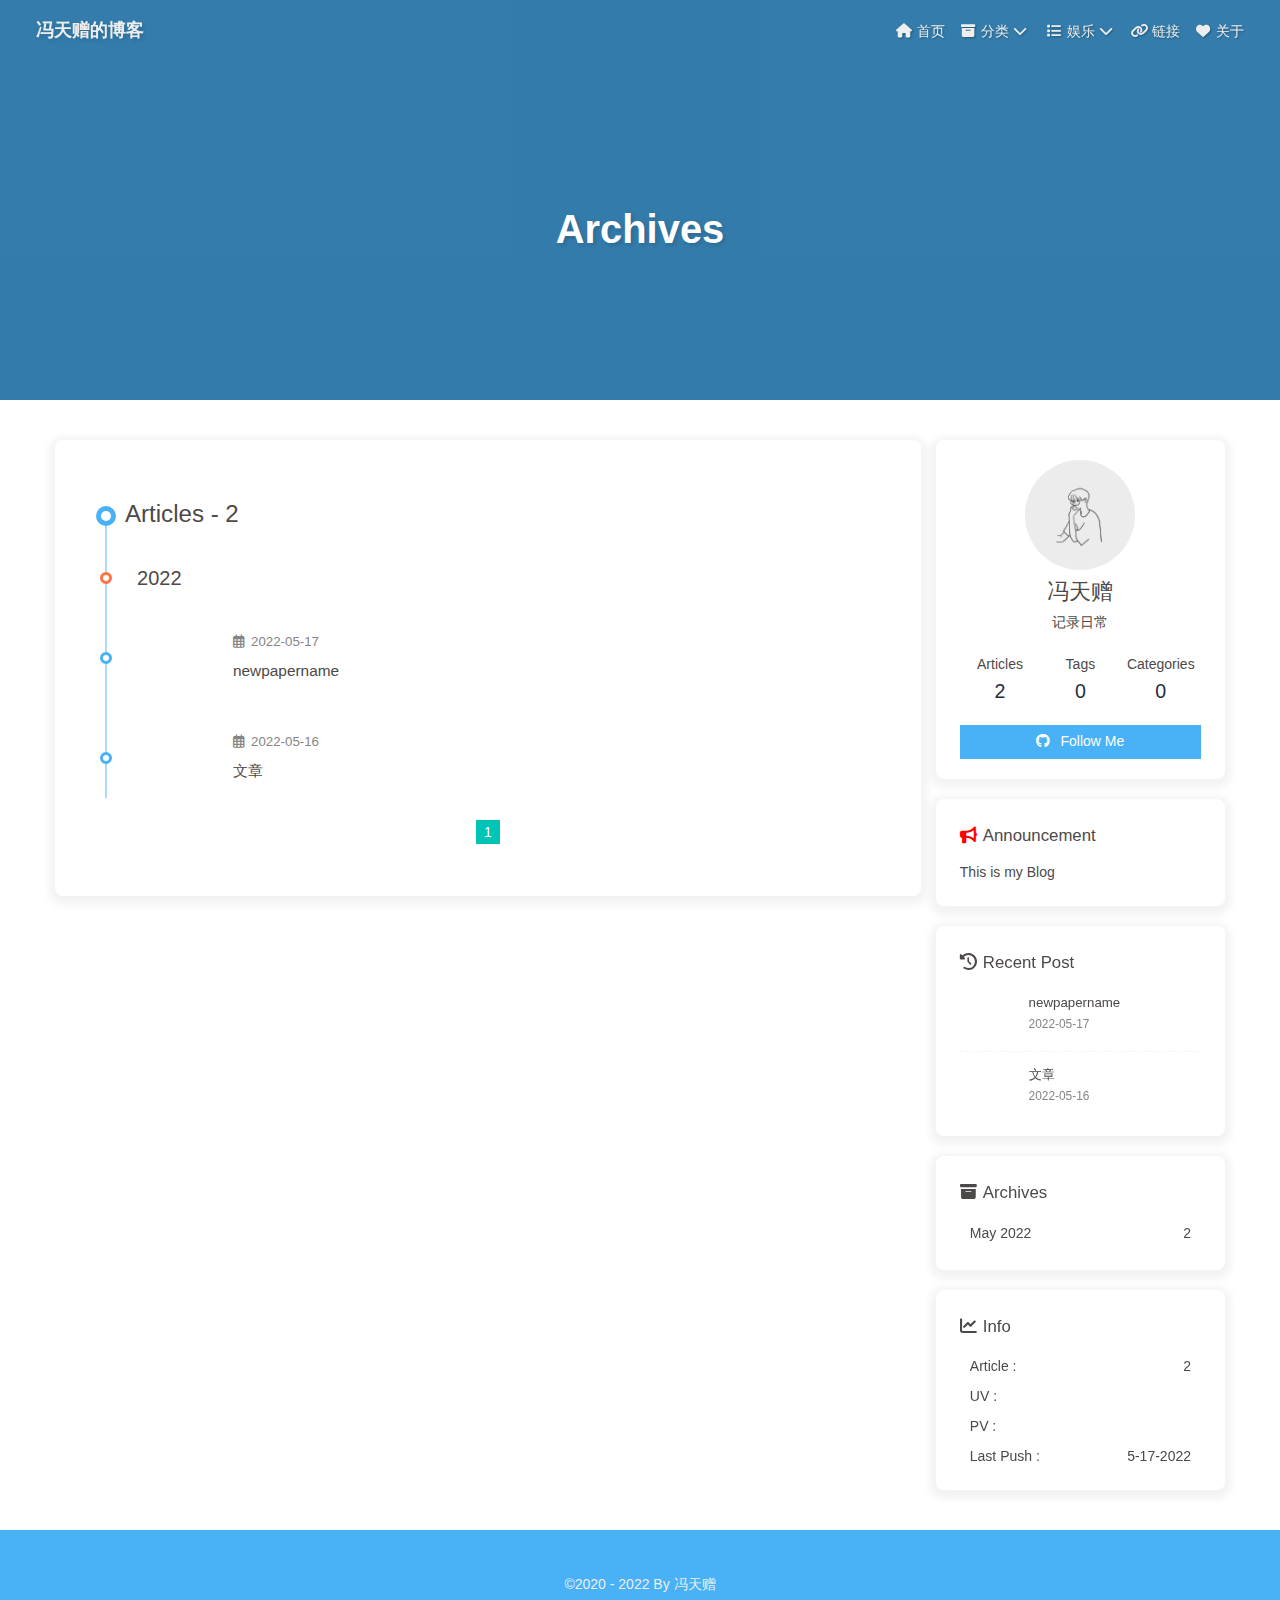
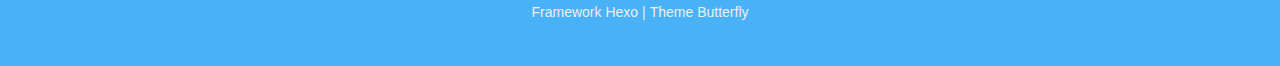
==== archives/index.html @ 2e82154d "Site updated: 2022-05-17 16:12:50" ====
<!DOCTYPE html><html lang="js" data-theme="light"><head><meta charset="UTF-8"><meta http-equiv="X-UA-Compatible" content="IE=edge"><meta name="viewport" content="width=device-width, initial-scale=1.0, maximum-scale=1.0, user-scalable=no"><title>Archives | 冯天赠的博客</title><meta name="author" content="冯天赠"><meta name="copyright" content="冯天赠"><meta name="format-detection" content="telephone=no"><meta name="theme-color" content="#ffffff"><meta name="description" content="记录日常">
<meta property="og:type" content="website">
<meta property="og:title" content="冯天赠的博客">
<meta property="og:url" content="http://fengtianzeng.co/archives/index.html">
<meta property="og:site_name" content="冯天赠的博客">
<meta property="og:description" content="记录日常">
<meta property="og:locale">
<meta property="og:image" content="http://fengtianzeng.co/img/touxiang.jpg">
<meta property="article:author" content="冯天赠">
<meta name="twitter:card" content="summary">
<meta name="twitter:image" content="http://fengtianzeng.co/img/touxiang.jpg"><link rel="shortcut icon" href="/img/touxiang.jpg"><link rel="canonical" href="http://fengtianzeng.co/archives/"><link rel="preconnect" href="//cdn.jsdelivr.net"/><link rel="preconnect" href="//busuanzi.ibruce.info"/><link rel="stylesheet" href="/css/index.css"><link rel="stylesheet" href="https://cdn.jsdelivr.net/npm/@fortawesome/fontawesome-free@6/css/all.min.css" media="print" onload="this.media='all'"><link rel="stylesheet" href="https://cdn.jsdelivr.net/npm/@fancyapps/ui/dist/fancybox.css" media="print" onload="this.media='all'"><script>const GLOBAL_CONFIG = { 
  root: '/',
  algolia: undefined,
  localSearch: undefined,
  translate: undefined,
  noticeOutdate: undefined,
  highlight: {"plugin":"highlighjs","highlightCopy":true,"highlightLang":true,"highlightHeightLimit":false},
  copy: {
    success: 'Copy successfully',
    error: 'Copy error',
    noSupport: 'The browser does not support'
  },
  relativeDate: {
    homepage: false,
    post: false
  },
  runtime: '',
  date_suffix: {
    just: 'Just',
    min: 'minutes ago',
    hour: 'hours ago',
    day: 'days ago',
    month: 'months ago'
  },
  copyright: undefined,
  lightbox: 'fancybox',
  Snackbar: undefined,
  source: {
    justifiedGallery: {
      js: 'https://cdn.jsdelivr.net/npm/flickr-justified-gallery@2/dist/fjGallery.min.js',
      css: 'https://cdn.jsdelivr.net/npm/flickr-justified-gallery@2/dist/fjGallery.min.css'
    }
  },
  isPhotoFigcaption: false,
  islazyload: false,
  isAnchor: false
}</script><script id="config-diff">var GLOBAL_CONFIG_SITE = {
  title: 'Archives',
  isPost: false,
  isHome: false,
  isHighlightShrink: false,
  isToc: false,
  postUpdate: '2022-05-17 08:12:42'
}</script><noscript><style type="text/css">
  #nav {
    opacity: 1
  }
  .justified-gallery img {
    opacity: 1
  }

  #recent-posts time,
  #post-meta time {
    display: inline !important
  }
</style></noscript><script>(win=>{
    win.saveToLocal = {
      set: function setWithExpiry(key, value, ttl) {
        if (ttl === 0) return
        const now = new Date()
        const expiryDay = ttl * 86400000
        const item = {
          value: value,
          expiry: now.getTime() + expiryDay,
        }
        localStorage.setItem(key, JSON.stringify(item))
      },

      get: function getWithExpiry(key) {
        const itemStr = localStorage.getItem(key)

        if (!itemStr) {
          return undefined
        }
        const item = JSON.parse(itemStr)
        const now = new Date()

        if (now.getTime() > item.expiry) {
          localStorage.removeItem(key)
          return undefined
        }
        return item.value
      }
    }
  
    win.getScript = url => new Promise((resolve, reject) => {
      const script = document.createElement('script')
      script.src = url
      script.async = true
      script.onerror = reject
      script.onload = script.onreadystatechange = function() {
        const loadState = this.readyState
        if (loadState && loadState !== 'loaded' && loadState !== 'complete') return
        script.onload = script.onreadystatechange = null
        resolve()
      }
      document.head.appendChild(script)
    })
  
      win.activateDarkMode = function () {
        document.documentElement.setAttribute('data-theme', 'dark')
        if (document.querySelector('meta[name="theme-color"]') !== null) {
          document.querySelector('meta[name="theme-color"]').setAttribute('content', '#0d0d0d')
        }
      }
      win.activateLightMode = function () {
        document.documentElement.setAttribute('data-theme', 'light')
        if (document.querySelector('meta[name="theme-color"]') !== null) {
          document.querySelector('meta[name="theme-color"]').setAttribute('content', '#ffffff')
        }
      }
      const t = saveToLocal.get('theme')
    
          if (t === 'dark') activateDarkMode()
          else if (t === 'light') activateLightMode()
        
      const asideStatus = saveToLocal.get('aside-status')
      if (asideStatus !== undefined) {
        if (asideStatus === 'hide') {
          document.documentElement.classList.add('hide-aside')
        } else {
          document.documentElement.classList.remove('hide-aside')
        }
      }
    
    const detectApple = () => {
      if(/iPad|iPhone|iPod|Macintosh/.test(navigator.userAgent)){
        document.documentElement.classList.add('apple')
      }
    }
    detectApple()
    })(window)</script><meta name="generator" content="Hexo 5.4.2"></head><body><div id="sidebar"><div id="menu-mask"></div><div id="sidebar-menus"><div class="avatar-img is-center"><img src="/img/touxiang.jpg" onerror="onerror=null;src='/img/friend_404.gif'" alt="avatar"/></div><div class="sidebar-site-data site-data is-center"><a href="/archives/"><div class="headline">Articles</div><div class="length-num">2</div></a><a href="/tags/"><div class="headline">Tags</div><div class="length-num">0</div></a><a href="/categories/"><div class="headline">Categories</div><div class="length-num">0</div></a></div><hr/><div class="menus_items"><div class="menus_item"><a class="site-page" href="/"><i class="fa-fw fas fa-home"></i><span> 首页</span></a></div><div class="menus_item"><a class="site-page group" href="javascript:void(0);"><i class="fa-fw fas fa-archive"></i><span> 分类</span><i class="fas fa-chevron-down"></i></a><ul class="menus_item_child"><li><a class="site-page child" href="/tags/"><i class="fa-fw fas fa-tags"></i><span> 标签</span></a></li><li><a class="site-page child" href="/categories/"><i class="fa-fw fas fa-folder-open"></i><span> 文档</span></a></li></ul></div><div class="menus_item"><a class="site-page group" href="javascript:void(0);"><i class="fa-fw fas fa-list"></i><span> 娱乐</span><i class="fas fa-chevron-down"></i></a><ul class="menus_item_child"><li><a class="site-page child" href="/music/"><i class="fa-fw fas fa-music"></i><span> 音乐</span></a></li><li><a class="site-page child" href="/movies/"><i class="fa-fw fas fa-video"></i><span> 相册</span></a></li></ul></div><div class="menus_item"><a class="site-page" href="/link/"><i class="fa-fw fas fa-link"></i><span> 链接</span></a></div><div class="menus_item"><a class="site-page" href="/about/"><i class="fa-fw fas fa-heart"></i><span> 关于</span></a></div></div></div></div><div class="page" id="body-wrap"><header class="not-home-page" id="page-header"><nav id="nav"><span id="blog_name"><a id="site-name" href="/">冯天赠的博客</a></span><div id="menus"><div class="menus_items"><div class="menus_item"><a class="site-page" href="/"><i class="fa-fw fas fa-home"></i><span> 首页</span></a></div><div class="menus_item"><a class="site-page group" href="javascript:void(0);"><i class="fa-fw fas fa-archive"></i><span> 分类</span><i class="fas fa-chevron-down"></i></a><ul class="menus_item_child"><li><a class="site-page child" href="/tags/"><i class="fa-fw fas fa-tags"></i><span> 标签</span></a></li><li><a class="site-page child" href="/categories/"><i class="fa-fw fas fa-folder-open"></i><span> 文档</span></a></li></ul></div><div class="menus_item"><a class="site-page group" href="javascript:void(0);"><i class="fa-fw fas fa-list"></i><span> 娱乐</span><i class="fas fa-chevron-down"></i></a><ul class="menus_item_child"><li><a class="site-page child" href="/music/"><i class="fa-fw fas fa-music"></i><span> 音乐</span></a></li><li><a class="site-page child" href="/movies/"><i class="fa-fw fas fa-video"></i><span> 相册</span></a></li></ul></div><div class="menus_item"><a class="site-page" href="/link/"><i class="fa-fw fas fa-link"></i><span> 链接</span></a></div><div class="menus_item"><a class="site-page" href="/about/"><i class="fa-fw fas fa-heart"></i><span> 关于</span></a></div></div><div id="toggle-menu"><a class="site-page"><i class="fas fa-bars fa-fw"></i></a></div></div></nav><div id="page-site-info"><h1 id="site-title">Archives</h1></div></header><main class="layout" id="content-inner"><div id="archive"><div class="article-sort-title">Articles - 2</div><div class="article-sort"><div class="article-sort-item year">2022</div><div class="article-sort-item"><a class="article-sort-item-img" href="/2022/05/17/newpapername/" title="newpapername"><img src="[data-uri]" alt="newpapername" onerror="this.onerror=null;this.src='/img/404.jpg'"></a><div class="article-sort-item-info"><div class="article-sort-item-time"><i class="far fa-calendar-alt"></i><time class="post-meta-date-created" datetime="2022-05-17T00:41:28.000Z" title="Created 2022-05-17 00:41:28">2022-05-17</time></div><a class="article-sort-item-title" href="/2022/05/17/newpapername/" title="newpapername">newpapername</a></div></div><div class="article-sort-item"><a class="article-sort-item-img" href="/2022/05/16/hello-world/" title="文章"><img src="[data-uri]" alt="文章" onerror="this.onerror=null;this.src='/img/404.jpg'"></a><div class="article-sort-item-info"><div class="article-sort-item-time"><i class="far fa-calendar-alt"></i><time class="post-meta-date-created" datetime="2022-05-16T15:55:21.569Z" title="Created 2022-05-16 15:55:21">2022-05-16</time></div><a class="article-sort-item-title" href="/2022/05/16/hello-world/" title="文章">文章</a></div></div></div><nav id="pagination"><div class="pagination"><span class="page-number current">1</span></div></nav></div><div class="aside-content" id="aside-content"><div class="card-widget card-info"><div class="is-center"><div class="avatar-img"><img src="/img/touxiang.jpg" onerror="this.onerror=null;this.src='/img/friend_404.gif'" alt="avatar"/></div><div class="author-info__name">冯天赠</div><div class="author-info__description">记录日常</div></div><div class="card-info-data site-data is-center"><a href="/archives/"><div class="headline">Articles</div><div class="length-num">2</div></a><a href="/tags/"><div class="headline">Tags</div><div class="length-num">0</div></a><a href="/categories/"><div class="headline">Categories</div><div class="length-num">0</div></a></div><a id="card-info-btn" target="_blank" rel="noopener" href="https://github.com/xxxxxx"><i class="fab fa-github"></i><span>Follow Me</span></a></div><div class="card-widget card-announcement"><div class="item-headline"><i class="fas fa-bullhorn fa-shake"></i><span>Announcement</span></div><div class="announcement_content">This is my Blog</div></div><div class="sticky_layout"><div class="card-widget card-recent-post"><div class="item-headline"><i class="fas fa-history"></i><span>Recent Post</span></div><div class="aside-list"><div class="aside-list-item"><a class="thumbnail" href="/2022/05/17/newpapername/" title="newpapername"><img src="[data-uri]" onerror="this.onerror=null;this.src='/img/404.jpg'" alt="newpapername"/></a><div class="content"><a class="title" href="/2022/05/17/newpapername/" title="newpapername">newpapername</a><time datetime="2022-05-17T00:41:28.000Z" title="Created 2022-05-17 00:41:28">2022-05-17</time></div></div><div class="aside-list-item"><a class="thumbnail" href="/2022/05/16/hello-world/" title="文章"><img src="[data-uri]" onerror="this.onerror=null;this.src='/img/404.jpg'" alt="文章"/></a><div class="content"><a class="title" href="/2022/05/16/hello-world/" title="文章">文章</a><time datetime="2022-05-16T15:55:21.569Z" title="Created 2022-05-16 15:55:21">2022-05-16</time></div></div></div></div><div class="card-widget card-archives"><div class="item-headline"><i class="fas fa-archive"></i><span>Archives</span></div><ul class="card-archive-list"><li class="card-archive-list-item"><a class="card-archive-list-link" href="/archives/2022/05/"><span class="card-archive-list-date">May 2022</span><span class="card-archive-list-count">2</span></a></li></ul></div><div class="card-widget card-webinfo"><div class="item-headline"><i class="fas fa-chart-line"></i><span>Info</span></div><div class="webinfo"><div class="webinfo-item"><div class="item-name">Article :</div><div class="item-count">2</div></div><div class="webinfo-item"><div class="item-name">UV :</div><div class="item-count" id="busuanzi_value_site_uv"></div></div><div class="webinfo-item"><div class="item-name">PV :</div><div class="item-count" id="busuanzi_value_site_pv"></div></div><div class="webinfo-item"><div class="item-name">Last Push :</div><div class="item-count" id="last-push-date" data-lastPushDate="2022-05-17T08:12:42.966Z"></div></div></div></div></div></div></main><footer id="footer"><div id="footer-wrap"><div class="copyright">&copy;2020 - 2022 By 冯天赠</div><div class="framework-info"><span>Framework </span><a target="_blank" rel="noopener" href="https://hexo.io">Hexo</a><span class="footer-separator">|</span><span>Theme </span><a target="_blank" rel="noopener" href="https://github.com/jerryc127/hexo-theme-butterfly">Butterfly</a></div></div></footer></div><div id="rightside"><div id="rightside-config-hide"><button id="darkmode" type="button" title="Toggle Between Light And Dark Mode"><i class="fas fa-adjust"></i></button><button id="hide-aside-btn" type="button" title="Toggle between single-column and double-column"><i class="fas fa-arrows-alt-h"></i></button></div><div id="rightside-config-show"><button id="rightside_config" type="button" title="Setting"><i class="fas fa-cog fa-spin"></i></button><button id="go-up" type="button" title="Back To Top"><i class="fas fa-arrow-up"></i></button></div></div><div><script src="/js/utils.js"></script><script src="/js/main.js"></script><script src="https://cdn.jsdelivr.net/npm/@fancyapps/ui/dist/fancybox.umd.js"></script><div class="js-pjax"></div><script async data-pjax src="//busuanzi.ibruce.info/busuanzi/2.3/busuanzi.pure.mini.js"></script></div></body></html>
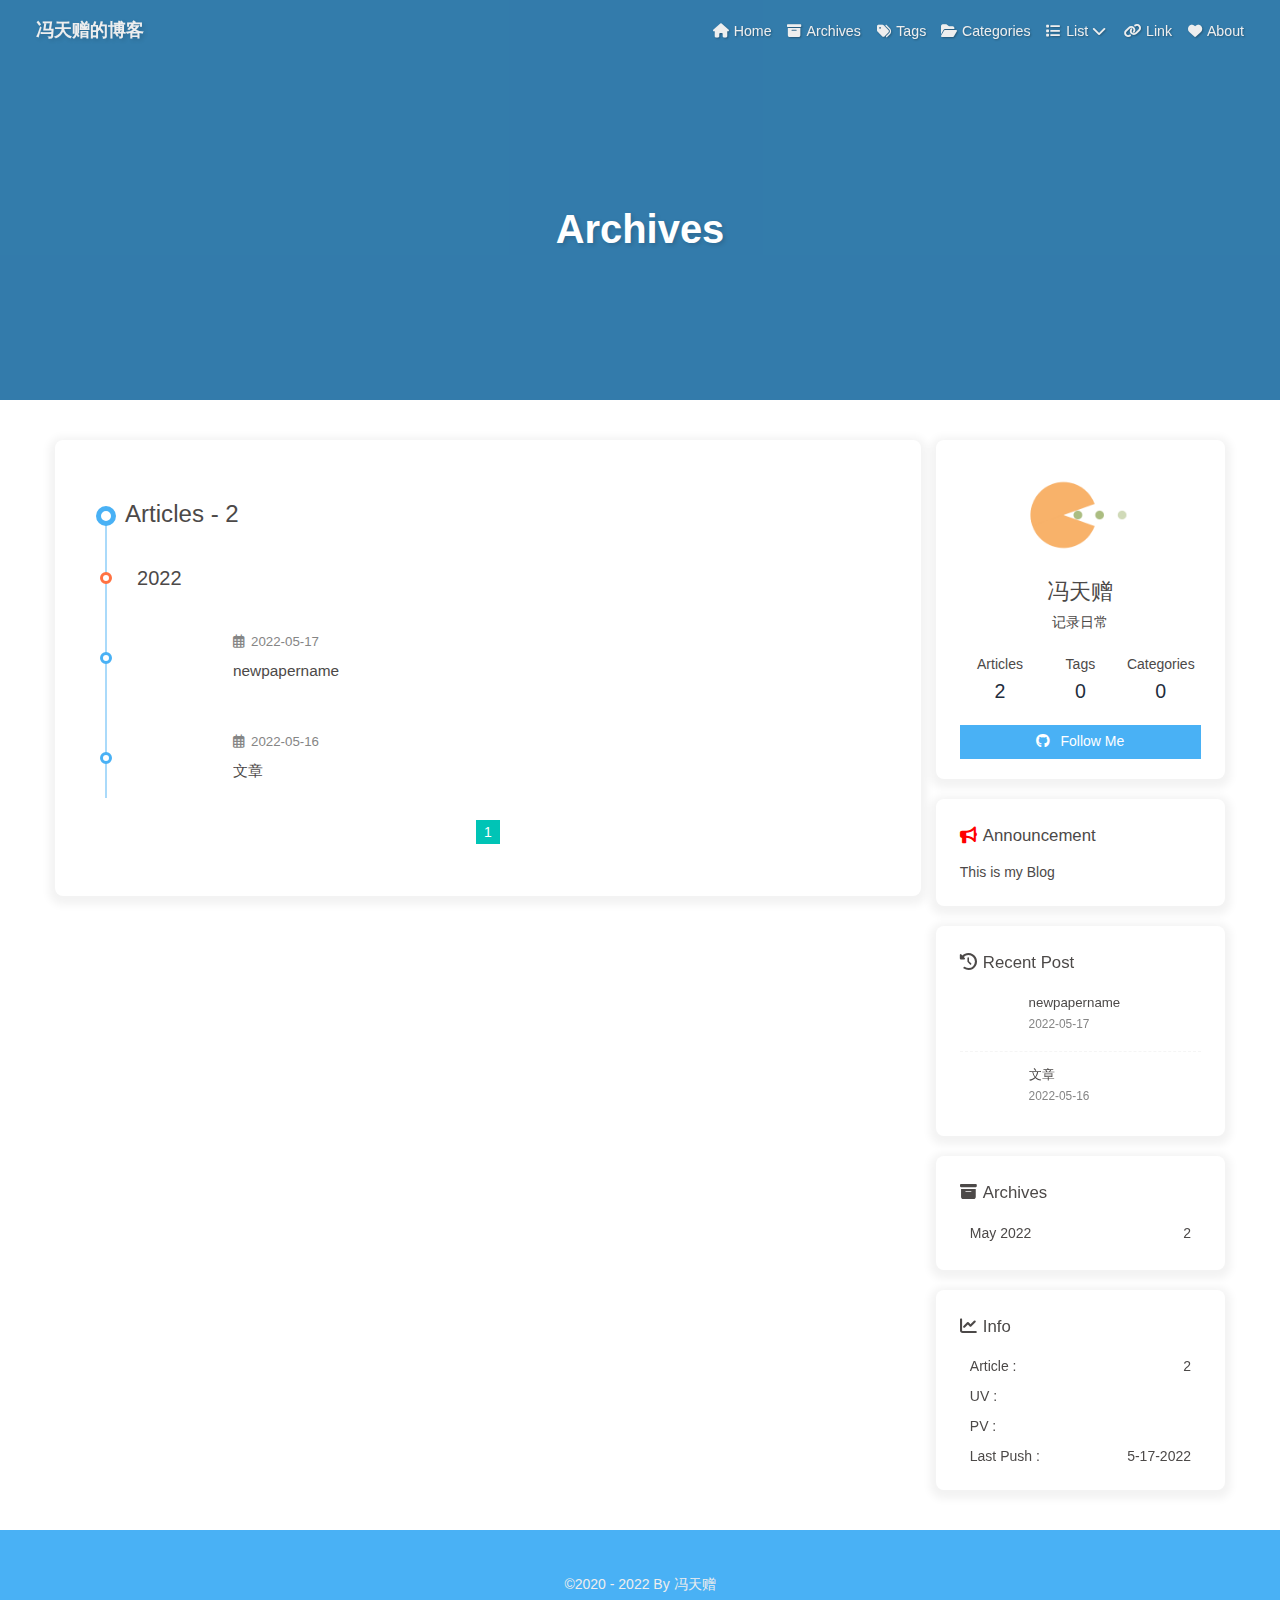
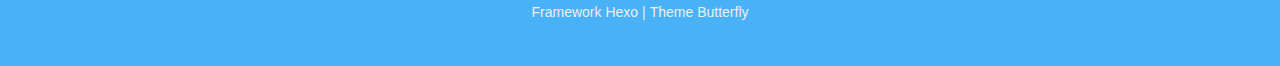
==== commit 02ded460: "Site updated: 2022-05-17 18:05:25" ====
--- a/archives/index.html
+++ b/archives/index.html
@@ -5,10 +5,10 @@
 <meta property="og:site_name" content="冯天赠的博客">
 <meta property="og:description" content="记录日常">
 <meta property="og:locale">
-<meta property="og:image" content="http://fengtianzeng.co/img/touxiang.jpg">
+<meta property="og:image" content="https://i.loli.net/2021/02/24/5O1day2nriDzjSu.png">
 <meta property="article:author" content="冯天赠">
 <meta name="twitter:card" content="summary">
-<meta name="twitter:image" content="http://fengtianzeng.co/img/touxiang.jpg"><link rel="shortcut icon" href="/img/touxiang.jpg"><link rel="canonical" href="http://fengtianzeng.co/archives/"><link rel="preconnect" href="//cdn.jsdelivr.net"/><link rel="preconnect" href="//busuanzi.ibruce.info"/><link rel="stylesheet" href="/css/index.css"><link rel="stylesheet" href="https://cdn.jsdelivr.net/npm/@fortawesome/fontawesome-free@6/css/all.min.css" media="print" onload="this.media='all'"><link rel="stylesheet" href="https://cdn.jsdelivr.net/npm/@fancyapps/ui/dist/fancybox.css" media="print" onload="this.media='all'"><script>const GLOBAL_CONFIG = { 
+<meta name="twitter:image" content="https://i.loli.net/2021/02/24/5O1day2nriDzjSu.png"><link rel="shortcut icon" href="/img/favicon.png"><link rel="canonical" href="http://fengtianzeng.co/archives/"><link rel="preconnect" href="//cdn.jsdelivr.net"/><link rel="preconnect" href="//busuanzi.ibruce.info"/><link rel="stylesheet" href="/css/index.css"><link rel="stylesheet" href="https://cdn.jsdelivr.net/npm/@fortawesome/fontawesome-free@6/css/all.min.css" media="print" onload="this.media='all'"><link rel="stylesheet" href="https://cdn.jsdelivr.net/npm/@fancyapps/ui/dist/fancybox.css" media="print" onload="this.media='all'"><script>const GLOBAL_CONFIG = { 
   root: '/',
   algolia: undefined,
   localSearch: undefined,
@@ -50,7 +50,7 @@
   isHome: false,
   isHighlightShrink: false,
   isToc: false,
-  postUpdate: '2022-05-17 08:12:42'
+  postUpdate: '2022-05-17 10:05:20'
 }</script><noscript><style type="text/css">
   #nav {
     opacity: 1
@@ -139,4 +139,4 @@
       }
     }
     detectApple()
-    })(window)</script><meta name="generator" content="Hexo 5.4.2"></head><body><div id="sidebar"><div id="menu-mask"></div><div id="sidebar-menus"><div class="avatar-img is-center"><img src="/img/touxiang.jpg" onerror="onerror=null;src='/img/friend_404.gif'" alt="avatar"/></div><div class="sidebar-site-data site-data is-center"><a href="/archives/"><div class="headline">Articles</div><div class="length-num">2</div></a><a href="/tags/"><div class="headline">Tags</div><div class="length-num">0</div></a><a href="/categories/"><div class="headline">Categories</div><div class="length-num">0</div></a></div><hr/><div class="menus_items"><div class="menus_item"><a class="site-page" href="/"><i class="fa-fw fas fa-home"></i><span> 首页</span></a></div><div class="menus_item"><a class="site-page group" href="javascript:void(0);"><i class="fa-fw fas fa-archive"></i><span> 分类</span><i class="fas fa-chevron-down"></i></a><ul class="menus_item_child"><li><a class="site-page child" href="/tags/"><i class="fa-fw fas fa-tags"></i><span> 标签</span></a></li><li><a class="site-page child" href="/categories/"><i class="fa-fw fas fa-folder-open"></i><span> 文档</span></a></li></ul></div><div class="menus_item"><a class="site-page group" href="javascript:void(0);"><i class="fa-fw fas fa-list"></i><span> 娱乐</span><i class="fas fa-chevron-down"></i></a><ul class="menus_item_child"><li><a class="site-page child" href="/music/"><i class="fa-fw fas fa-music"></i><span> 音乐</span></a></li><li><a class="site-page child" href="/movies/"><i class="fa-fw fas fa-video"></i><span> 相册</span></a></li></ul></div><div class="menus_item"><a class="site-page" href="/link/"><i class="fa-fw fas fa-link"></i><span> 链接</span></a></div><div class="menus_item"><a class="site-page" href="/about/"><i class="fa-fw fas fa-heart"></i><span> 关于</span></a></div></div></div></div><div class="page" id="body-wrap"><header class="not-home-page" id="page-header"><nav id="nav"><span id="blog_name"><a id="site-name" href="/">冯天赠的博客</a></span><div id="menus"><div class="menus_items"><div class="menus_item"><a class="site-page" href="/"><i class="fa-fw fas fa-home"></i><span> 首页</span></a></div><div class="menus_item"><a class="site-page group" href="javascript:void(0);"><i class="fa-fw fas fa-archive"></i><span> 分类</span><i class="fas fa-chevron-down"></i></a><ul class="menus_item_child"><li><a class="site-page child" href="/tags/"><i class="fa-fw fas fa-tags"></i><span> 标签</span></a></li><li><a class="site-page child" href="/categories/"><i class="fa-fw fas fa-folder-open"></i><span> 文档</span></a></li></ul></div><div class="menus_item"><a class="site-page group" href="javascript:void(0);"><i class="fa-fw fas fa-list"></i><span> 娱乐</span><i class="fas fa-chevron-down"></i></a><ul class="menus_item_child"><li><a class="site-page child" href="/music/"><i class="fa-fw fas fa-music"></i><span> 音乐</span></a></li><li><a class="site-page child" href="/movies/"><i class="fa-fw fas fa-video"></i><span> 相册</span></a></li></ul></div><div class="menus_item"><a class="site-page" href="/link/"><i class="fa-fw fas fa-link"></i><span> 链接</span></a></div><div class="menus_item"><a class="site-page" href="/about/"><i class="fa-fw fas fa-heart"></i><span> 关于</span></a></div></div><div id="toggle-menu"><a class="site-page"><i class="fas fa-bars fa-fw"></i></a></div></div></nav><div id="page-site-info"><h1 id="site-title">Archives</h1></div></header><main class="layout" id="content-inner"><div id="archive"><div class="article-sort-title">Articles - 2</div><div class="article-sort"><div class="article-sort-item year">2022</div><div class="article-sort-item"><a class="article-sort-item-img" href="/2022/05/17/newpapername/" title="newpapername"><img src="[data-uri]" alt="newpapername" onerror="this.onerror=null;this.src='/img/404.jpg'"></a><div class="article-sort-item-info"><div class="article-sort-item-time"><i class="far fa-calendar-alt"></i><time class="post-meta-date-created" datetime="2022-05-17T00:41:28.000Z" title="Created 2022-05-17 00:41:28">2022-05-17</time></div><a class="article-sort-item-title" href="/2022/05/17/newpapername/" title="newpapername">newpapername</a></div></div><div class="article-sort-item"><a class="article-sort-item-img" href="/2022/05/16/hello-world/" title="文章"><img src="[data-uri]" alt="文章" onerror="this.onerror=null;this.src='/img/404.jpg'"></a><div class="article-sort-item-info"><div class="article-sort-item-time"><i class="far fa-calendar-alt"></i><time class="post-meta-date-created" datetime="2022-05-16T15:55:21.569Z" title="Created 2022-05-16 15:55:21">2022-05-16</time></div><a class="article-sort-item-title" href="/2022/05/16/hello-world/" title="文章">文章</a></div></div></div><nav id="pagination"><div class="pagination"><span class="page-number current">1</span></div></nav></div><div class="aside-content" id="aside-content"><div class="card-widget card-info"><div class="is-center"><div class="avatar-img"><img src="/img/touxiang.jpg" onerror="this.onerror=null;this.src='/img/friend_404.gif'" alt="avatar"/></div><div class="author-info__name">冯天赠</div><div class="author-info__description">记录日常</div></div><div class="card-info-data site-data is-center"><a href="/archives/"><div class="headline">Articles</div><div class="length-num">2</div></a><a href="/tags/"><div class="headline">Tags</div><div class="length-num">0</div></a><a href="/categories/"><div class="headline">Categories</div><div class="length-num">0</div></a></div><a id="card-info-btn" target="_blank" rel="noopener" href="https://github.com/xxxxxx"><i class="fab fa-github"></i><span>Follow Me</span></a></div><div class="card-widget card-announcement"><div class="item-headline"><i class="fas fa-bullhorn fa-shake"></i><span>Announcement</span></div><div class="announcement_content">This is my Blog</div></div><div class="sticky_layout"><div class="card-widget card-recent-post"><div class="item-headline"><i class="fas fa-history"></i><span>Recent Post</span></div><div class="aside-list"><div class="aside-list-item"><a class="thumbnail" href="/2022/05/17/newpapername/" title="newpapername"><img src="[data-uri]" onerror="this.onerror=null;this.src='/img/404.jpg'" alt="newpapername"/></a><div class="content"><a class="title" href="/2022/05/17/newpapername/" title="newpapername">newpapername</a><time datetime="2022-05-17T00:41:28.000Z" title="Created 2022-05-17 00:41:28">2022-05-17</time></div></div><div class="aside-list-item"><a class="thumbnail" href="/2022/05/16/hello-world/" title="文章"><img src="[data-uri]" onerror="this.onerror=null;this.src='/img/404.jpg'" alt="文章"/></a><div class="content"><a class="title" href="/2022/05/16/hello-world/" title="文章">文章</a><time datetime="2022-05-16T15:55:21.569Z" title="Created 2022-05-16 15:55:21">2022-05-16</time></div></div></div></div><div class="card-widget card-archives"><div class="item-headline"><i class="fas fa-archive"></i><span>Archives</span></div><ul class="card-archive-list"><li class="card-archive-list-item"><a class="card-archive-list-link" href="/archives/2022/05/"><span class="card-archive-list-date">May 2022</span><span class="card-archive-list-count">2</span></a></li></ul></div><div class="card-widget card-webinfo"><div class="item-headline"><i class="fas fa-chart-line"></i><span>Info</span></div><div class="webinfo"><div class="webinfo-item"><div class="item-name">Article :</div><div class="item-count">2</div></div><div class="webinfo-item"><div class="item-name">UV :</div><div class="item-count" id="busuanzi_value_site_uv"></div></div><div class="webinfo-item"><div class="item-name">PV :</div><div class="item-count" id="busuanzi_value_site_pv"></div></div><div class="webinfo-item"><div class="item-name">Last Push :</div><div class="item-count" id="last-push-date" data-lastPushDate="2022-05-17T08:12:42.966Z"></div></div></div></div></div></div></main><footer id="footer"><div id="footer-wrap"><div class="copyright">&copy;2020 - 2022 By 冯天赠</div><div class="framework-info"><span>Framework </span><a target="_blank" rel="noopener" href="https://hexo.io">Hexo</a><span class="footer-separator">|</span><span>Theme </span><a target="_blank" rel="noopener" href="https://github.com/jerryc127/hexo-theme-butterfly">Butterfly</a></div></div></footer></div><div id="rightside"><div id="rightside-config-hide"><button id="darkmode" type="button" title="Toggle Between Light And Dark Mode"><i class="fas fa-adjust"></i></button><button id="hide-aside-btn" type="button" title="Toggle between single-column and double-column"><i class="fas fa-arrows-alt-h"></i></button></div><div id="rightside-config-show"><button id="rightside_config" type="button" title="Setting"><i class="fas fa-cog fa-spin"></i></button><button id="go-up" type="button" title="Back To Top"><i class="fas fa-arrow-up"></i></button></div></div><div><script src="/js/utils.js"></script><script src="/js/main.js"></script><script src="https://cdn.jsdelivr.net/npm/@fancyapps/ui/dist/fancybox.umd.js"></script><div class="js-pjax"></div><script async data-pjax src="//busuanzi.ibruce.info/busuanzi/2.3/busuanzi.pure.mini.js"></script></div></body></html>+    })(window)</script><meta name="generator" content="Hexo 5.4.2"></head><body><div id="sidebar"><div id="menu-mask"></div><div id="sidebar-menus"><div class="avatar-img is-center"><img src="https://i.loli.net/2021/02/24/5O1day2nriDzjSu.png" onerror="onerror=null;src='/img/friend_404.gif'" alt="avatar"/></div><div class="sidebar-site-data site-data is-center"><a href="/archives/"><div class="headline">Articles</div><div class="length-num">2</div></a><a href="/tags/"><div class="headline">Tags</div><div class="length-num">0</div></a><a href="/categories/"><div class="headline">Categories</div><div class="length-num">0</div></a></div><hr/><div class="menus_items"><div class="menus_item"><a class="site-page" href="/"><i class="fa-fw fas fa-home"></i><span> Home</span></a></div><div class="menus_item"><a class="site-page" href="/archives/"><i class="fa-fw fas fa-archive"></i><span> Archives</span></a></div><div class="menus_item"><a class="site-page" href="/tags/"><i class="fa-fw fas fa-tags"></i><span> Tags</span></a></div><div class="menus_item"><a class="site-page" href="/categories/"><i class="fa-fw fas fa-folder-open"></i><span> Categories</span></a></div><div class="menus_item"><a class="site-page group" href="javascript:void(0);"><i class="fa-fw fas fa-list"></i><span> List</span><i class="fas fa-chevron-down"></i></a><ul class="menus_item_child"><li><a class="site-page child" href="/music/"><i class="fa-fw fas fa-music"></i><span> Music</span></a></li><li><a class="site-page child" href="/movies/"><i class="fa-fw fas fa-video"></i><span> Movie</span></a></li></ul></div><div class="menus_item"><a class="site-page" href="/link/"><i class="fa-fw fas fa-link"></i><span> Link</span></a></div><div class="menus_item"><a class="site-page" href="/about/"><i class="fa-fw fas fa-heart"></i><span> About</span></a></div></div></div></div><div class="page" id="body-wrap"><header class="not-home-page" id="page-header"><nav id="nav"><span id="blog_name"><a id="site-name" href="/">冯天赠的博客</a></span><div id="menus"><div class="menus_items"><div class="menus_item"><a class="site-page" href="/"><i class="fa-fw fas fa-home"></i><span> Home</span></a></div><div class="menus_item"><a class="site-page" href="/archives/"><i class="fa-fw fas fa-archive"></i><span> Archives</span></a></div><div class="menus_item"><a class="site-page" href="/tags/"><i class="fa-fw fas fa-tags"></i><span> Tags</span></a></div><div class="menus_item"><a class="site-page" href="/categories/"><i class="fa-fw fas fa-folder-open"></i><span> Categories</span></a></div><div class="menus_item"><a class="site-page group" href="javascript:void(0);"><i class="fa-fw fas fa-list"></i><span> List</span><i class="fas fa-chevron-down"></i></a><ul class="menus_item_child"><li><a class="site-page child" href="/music/"><i class="fa-fw fas fa-music"></i><span> Music</span></a></li><li><a class="site-page child" href="/movies/"><i class="fa-fw fas fa-video"></i><span> Movie</span></a></li></ul></div><div class="menus_item"><a class="site-page" href="/link/"><i class="fa-fw fas fa-link"></i><span> Link</span></a></div><div class="menus_item"><a class="site-page" href="/about/"><i class="fa-fw fas fa-heart"></i><span> About</span></a></div></div><div id="toggle-menu"><a class="site-page"><i class="fas fa-bars fa-fw"></i></a></div></div></nav><div id="page-site-info"><h1 id="site-title">Archives</h1></div></header><main class="layout" id="content-inner"><div id="archive"><div class="article-sort-title">Articles - 2</div><div class="article-sort"><div class="article-sort-item year">2022</div><div class="article-sort-item"><a class="article-sort-item-img" href="/2022/05/17/newpapername/" title="newpapername"><img src="[data-uri]" alt="newpapername" onerror="this.onerror=null;this.src='/img/404.jpg'"></a><div class="article-sort-item-info"><div class="article-sort-item-time"><i class="far fa-calendar-alt"></i><time class="post-meta-date-created" datetime="2022-05-17T00:41:28.000Z" title="Created 2022-05-17 00:41:28">2022-05-17</time></div><a class="article-sort-item-title" href="/2022/05/17/newpapername/" title="newpapername">newpapername</a></div></div><div class="article-sort-item"><a class="article-sort-item-img" href="/2022/05/16/hello-world/" title="文章"><img src="[data-uri]" alt="文章" onerror="this.onerror=null;this.src='/img/404.jpg'"></a><div class="article-sort-item-info"><div class="article-sort-item-time"><i class="far fa-calendar-alt"></i><time class="post-meta-date-created" datetime="2022-05-16T15:55:21.569Z" title="Created 2022-05-16 15:55:21">2022-05-16</time></div><a class="article-sort-item-title" href="/2022/05/16/hello-world/" title="文章">文章</a></div></div></div><nav id="pagination"><div class="pagination"><span class="page-number current">1</span></div></nav></div><div class="aside-content" id="aside-content"><div class="card-widget card-info"><div class="is-center"><div class="avatar-img"><img src="https://i.loli.net/2021/02/24/5O1day2nriDzjSu.png" onerror="this.onerror=null;this.src='/img/friend_404.gif'" alt="avatar"/></div><div class="author-info__name">冯天赠</div><div class="author-info__description">记录日常</div></div><div class="card-info-data site-data is-center"><a href="/archives/"><div class="headline">Articles</div><div class="length-num">2</div></a><a href="/tags/"><div class="headline">Tags</div><div class="length-num">0</div></a><a href="/categories/"><div class="headline">Categories</div><div class="length-num">0</div></a></div><a id="card-info-btn" target="_blank" rel="noopener" href="https://github.com/xxxxxx"><i class="fab fa-github"></i><span>Follow Me</span></a></div><div class="card-widget card-announcement"><div class="item-headline"><i class="fas fa-bullhorn fa-shake"></i><span>Announcement</span></div><div class="announcement_content">This is my Blog</div></div><div class="sticky_layout"><div class="card-widget card-recent-post"><div class="item-headline"><i class="fas fa-history"></i><span>Recent Post</span></div><div class="aside-list"><div class="aside-list-item"><a class="thumbnail" href="/2022/05/17/newpapername/" title="newpapername"><img src="[data-uri]" onerror="this.onerror=null;this.src='/img/404.jpg'" alt="newpapername"/></a><div class="content"><a class="title" href="/2022/05/17/newpapername/" title="newpapername">newpapername</a><time datetime="2022-05-17T00:41:28.000Z" title="Created 2022-05-17 00:41:28">2022-05-17</time></div></div><div class="aside-list-item"><a class="thumbnail" href="/2022/05/16/hello-world/" title="文章"><img src="[data-uri]" onerror="this.onerror=null;this.src='/img/404.jpg'" alt="文章"/></a><div class="content"><a class="title" href="/2022/05/16/hello-world/" title="文章">文章</a><time datetime="2022-05-16T15:55:21.569Z" title="Created 2022-05-16 15:55:21">2022-05-16</time></div></div></div></div><div class="card-widget card-archives"><div class="item-headline"><i class="fas fa-archive"></i><span>Archives</span></div><ul class="card-archive-list"><li class="card-archive-list-item"><a class="card-archive-list-link" href="/archives/2022/05/"><span class="card-archive-list-date">May 2022</span><span class="card-archive-list-count">2</span></a></li></ul></div><div class="card-widget card-webinfo"><div class="item-headline"><i class="fas fa-chart-line"></i><span>Info</span></div><div class="webinfo"><div class="webinfo-item"><div class="item-name">Article :</div><div class="item-count">2</div></div><div class="webinfo-item"><div class="item-name">UV :</div><div class="item-count" id="busuanzi_value_site_uv"></div></div><div class="webinfo-item"><div class="item-name">PV :</div><div class="item-count" id="busuanzi_value_site_pv"></div></div><div class="webinfo-item"><div class="item-name">Last Push :</div><div class="item-count" id="last-push-date" data-lastPushDate="2022-05-17T10:05:20.749Z"></div></div></div></div></div></div></main><footer id="footer"><div id="footer-wrap"><div class="copyright">&copy;2020 - 2022 By 冯天赠</div><div class="framework-info"><span>Framework </span><a target="_blank" rel="noopener" href="https://hexo.io">Hexo</a><span class="footer-separator">|</span><span>Theme </span><a target="_blank" rel="noopener" href="https://github.com/jerryc127/hexo-theme-butterfly">Butterfly</a></div></div></footer></div><div id="rightside"><div id="rightside-config-hide"><button id="darkmode" type="button" title="Toggle Between Light And Dark Mode"><i class="fas fa-adjust"></i></button><button id="hide-aside-btn" type="button" title="Toggle between single-column and double-column"><i class="fas fa-arrows-alt-h"></i></button></div><div id="rightside-config-show"><button id="rightside_config" type="button" title="Setting"><i class="fas fa-cog fa-spin"></i></button><button id="go-up" type="button" title="Back To Top"><i class="fas fa-arrow-up"></i></button></div></div><div><script src="/js/utils.js"></script><script src="/js/main.js"></script><script src="https://cdn.jsdelivr.net/npm/@fancyapps/ui/dist/fancybox.umd.js"></script><div class="js-pjax"></div><script async data-pjax src="//busuanzi.ibruce.info/busuanzi/2.3/busuanzi.pure.mini.js"></script></div></body></html>